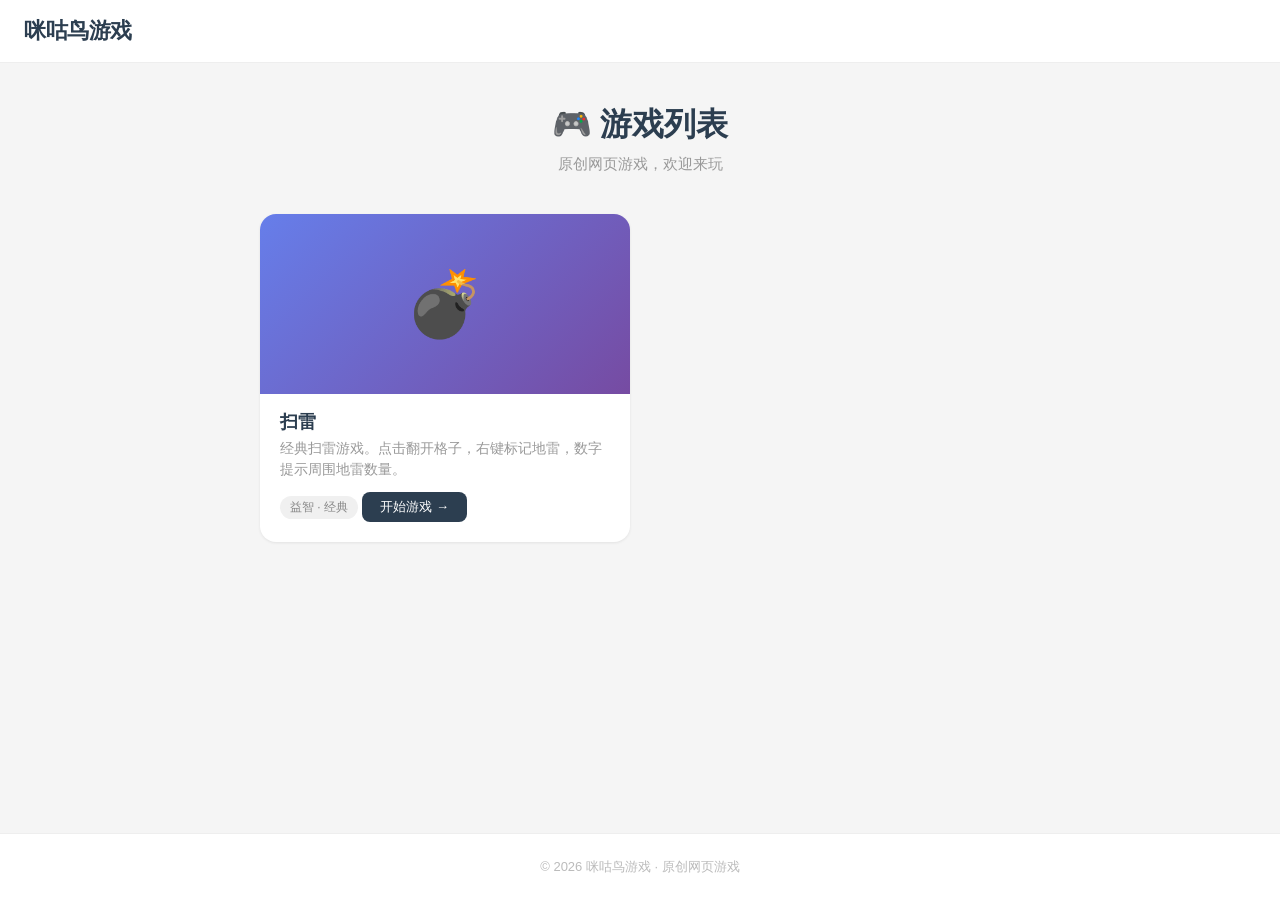
==== index.html @ 0b79401a "init: 咪咕鸟游戏网站 + 扫雷游戏" ====
<!DOCTYPE html>
<html lang="zh-CN">
<head>
  <meta charset="UTF-8">
  <meta name="viewport" content="width=device-width, initial-scale=1.0">
  <title>咪咕鸟游戏 - 原创网页游戏</title>
  <link rel="stylesheet" href="/css/style.css">
</head>
<body>
  <nav class="nav">
    <a href="/" class="nav-brand">咪咕鸟游戏</a>
  </nav>

  <main>
    <div class="page-header">
      <h1>🎮 游戏列表</h1>
      <p>原创网页游戏，欢迎来玩</p>
    </div>

    <div class="game-grid">
      <!-- Minesweeper -->
      <a href="/games/minesweeper/" class="game-card">
        <div class="game-card-thumb minesweeper">
          💣
        </div>
        <div class="game-card-body">
          <div class="game-card-title">扫雷</div>
          <div class="game-card-desc">经典扫雷游戏。点击翻开格子，右键标记地雷，数字提示周围地雷数量。</div>
          <div class="game-card-tag">益智 · 经典</div>
          <div class="game-card-play">开始游戏 →</div>
        </div>
      </a>
    </div>
  </main>

  <footer class="footer">
    <p>© 2026 咪咕鸟游戏 · 原创网页游戏</p>
  </footer>
</body>
</html>
---- css/style.css ----
/* ===== mibird games - Global Styles ===== */
/* Minimalist card-style design */

* {
  margin: 0;
  padding: 0;
  box-sizing: border-box;
}

body {
  font-family: -apple-system, BlinkMacSystemFont, 'Segoe UI', 'PingFang SC', 'Microsoft YaHei', sans-serif;
  background: #f5f5f5;
  color: #555;
  min-height: 100vh;
  display: flex;
  flex-direction: column;
}

/* Navigation */
.nav {
  background: white;
  border-bottom: 1px solid #eee;
  padding: 16px 24px;
  display: flex;
  align-items: center;
  position: sticky;
  top: 0;
  z-index: 100;
  backdrop-filter: blur(8px);
}

.nav-brand {
  font-size: 22px;
  font-weight: 700;
  color: #2c3e50;
  text-decoration: none;
  letter-spacing: -0.5px;
}

.nav-brand:hover {
  color: #c0392b;
}

/* Main content */
main {
  flex: 1;
  max-width: 800px;
  width: 100%;
  margin: 0 auto;
  padding: 40px 20px;
}

/* Page header */
.page-header {
  text-align: center;
  margin-bottom: 40px;
}

.page-header h1 {
  font-size: 32px;
  font-weight: 700;
  color: #2c3e50;
  margin-bottom: 8px;
}

.page-header p {
  color: #999;
  font-size: 15px;
}

/* Game card grid */
.game-grid {
  display: grid;
  grid-template-columns: repeat(auto-fill, minmax(280px, 1fr));
  gap: 20px;
}

/* Game card */
.game-card {
  background: white;
  border-radius: 16px;
  overflow: hidden;
  box-shadow: 0 1px 3px rgba(0,0,0,0.08);
  transition: all 0.25s ease;
  text-decoration: none;
  color: inherit;
  display: flex;
  flex-direction: column;
}

.game-card:hover {
  transform: translateY(-4px);
  box-shadow: 0 8px 24px rgba(0,0,0,0.12);
}

.game-card-thumb {
  width: 100%;
  height: 180px;
  background: #f0f0f0;
  display: flex;
  align-items: center;
  justify-content: center;
  font-size: 64px;
  position: relative;
  overflow: hidden;
}

.game-card-thumb.minesweeper {
  background: linear-gradient(135deg, #667eea 0%, #764ba2 100%);
}

.game-card-body {
  padding: 16px 20px 20px;
}

.game-card-title {
  font-size: 18px;
  font-weight: 600;
  color: #2c3e50;
  margin-bottom: 4px;
}

.game-card-desc {
  font-size: 14px;
  color: #999;
  line-height: 1.5;
}

.game-card-tag {
  display: inline-block;
  margin-top: 10px;
  padding: 3px 10px;
  border-radius: 20px;
  background: #f0f0f0;
  font-size: 12px;
  color: #888;
}

.game-card:hover .game-card-tag {
  background: #fdf6f0;
  color: #c0392b;
}

/* Play button on card */
.game-card-play {
  display: inline-block;
  margin-top: 12px;
  padding: 6px 18px;
  border-radius: 8px;
  background: #2c3e50;
  color: white;
  font-size: 13px;
  font-weight: 500;
  transition: background 0.2s;
}

.game-card:hover .game-card-play {
  background: #c0392b;
}

/* Empty state */
.empty-state {
  text-align: center;
  padding: 60px 20px;
  color: #ccc;
}

.empty-state .icon {
  font-size: 48px;
  margin-bottom: 16px;
}

.empty-state p {
  font-size: 16px;
}

/* Footer */
.footer {
  text-align: center;
  padding: 24px;
  color: #bbb;
  font-size: 13px;
  border-top: 1px solid #eee;
  background: white;
}

/* Responsive */
@media (max-width: 600px) {
  main { padding: 24px 16px; }
  .page-header h1 { font-size: 26px; }
  .game-grid { grid-template-columns: 1fr; }
}

/* Utility */
.text-muted { color: #999; }
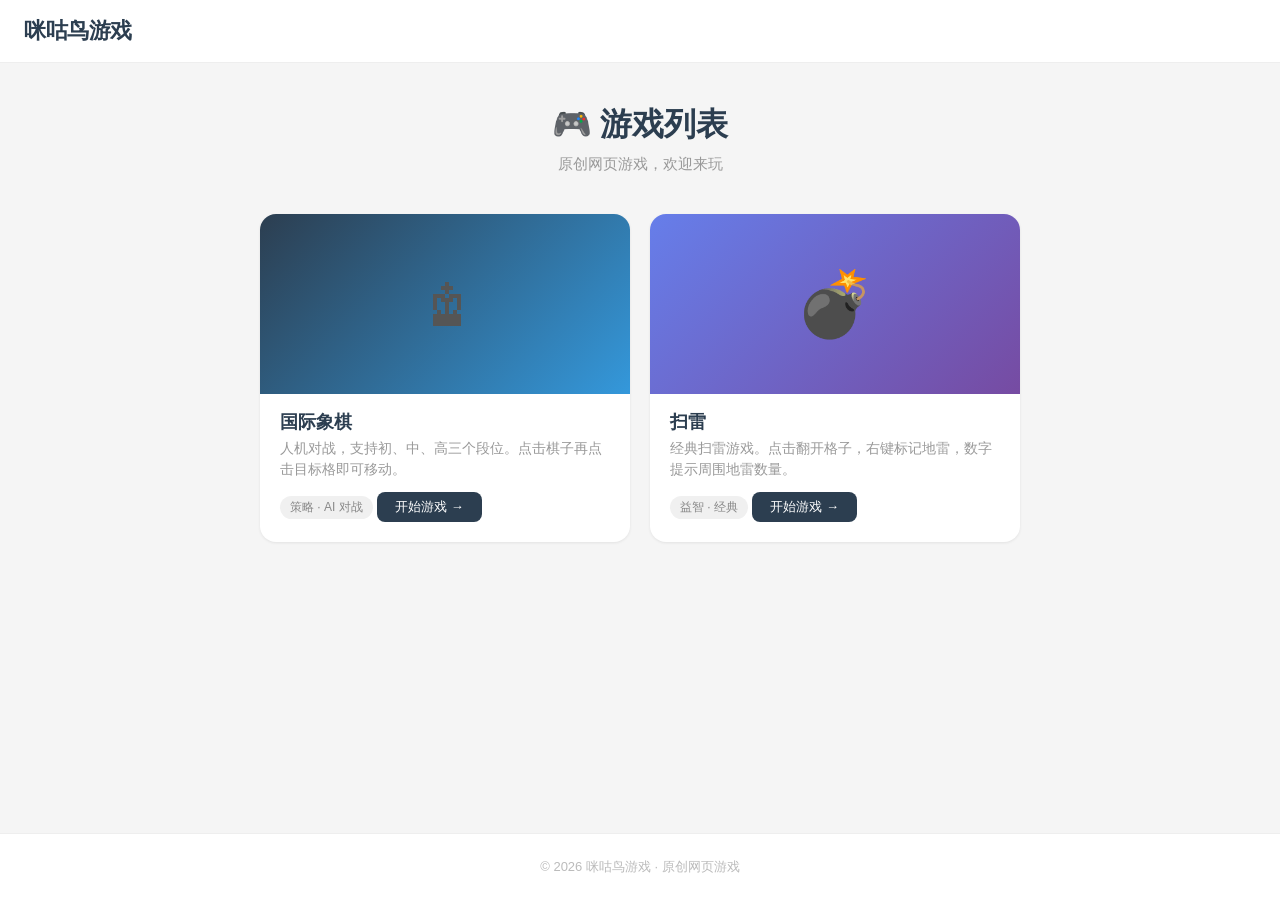
==== commit 3d08fe33: "feat: 新增国际象棋人机对战(初/中/高三级段位)" ====
--- a/index.html
+++ b/index.html
@@ -18,6 +18,19 @@
     </div>
 
     <div class="game-grid">
+      <!-- Chess -->
+      <a href="/games/chess/" class="game-card">
+        <div class="game-card-thumb" style="background: linear-gradient(135deg, #2c3e50 0%, #3498db 100%);">
+          ♚
+        </div>
+        <div class="game-card-body">
+          <div class="game-card-title">国际象棋</div>
+          <div class="game-card-desc">人机对战，支持初、中、高三个段位。点击棋子再点击目标格即可移动。</div>
+          <div class="game-card-tag">策略 · AI 对战</div>
+          <div class="game-card-play">开始游戏 →</div>
+        </div>
+      </a>
+
       <!-- Minesweeper -->
       <a href="/games/minesweeper/" class="game-card">
         <div class="game-card-thumb minesweeper">
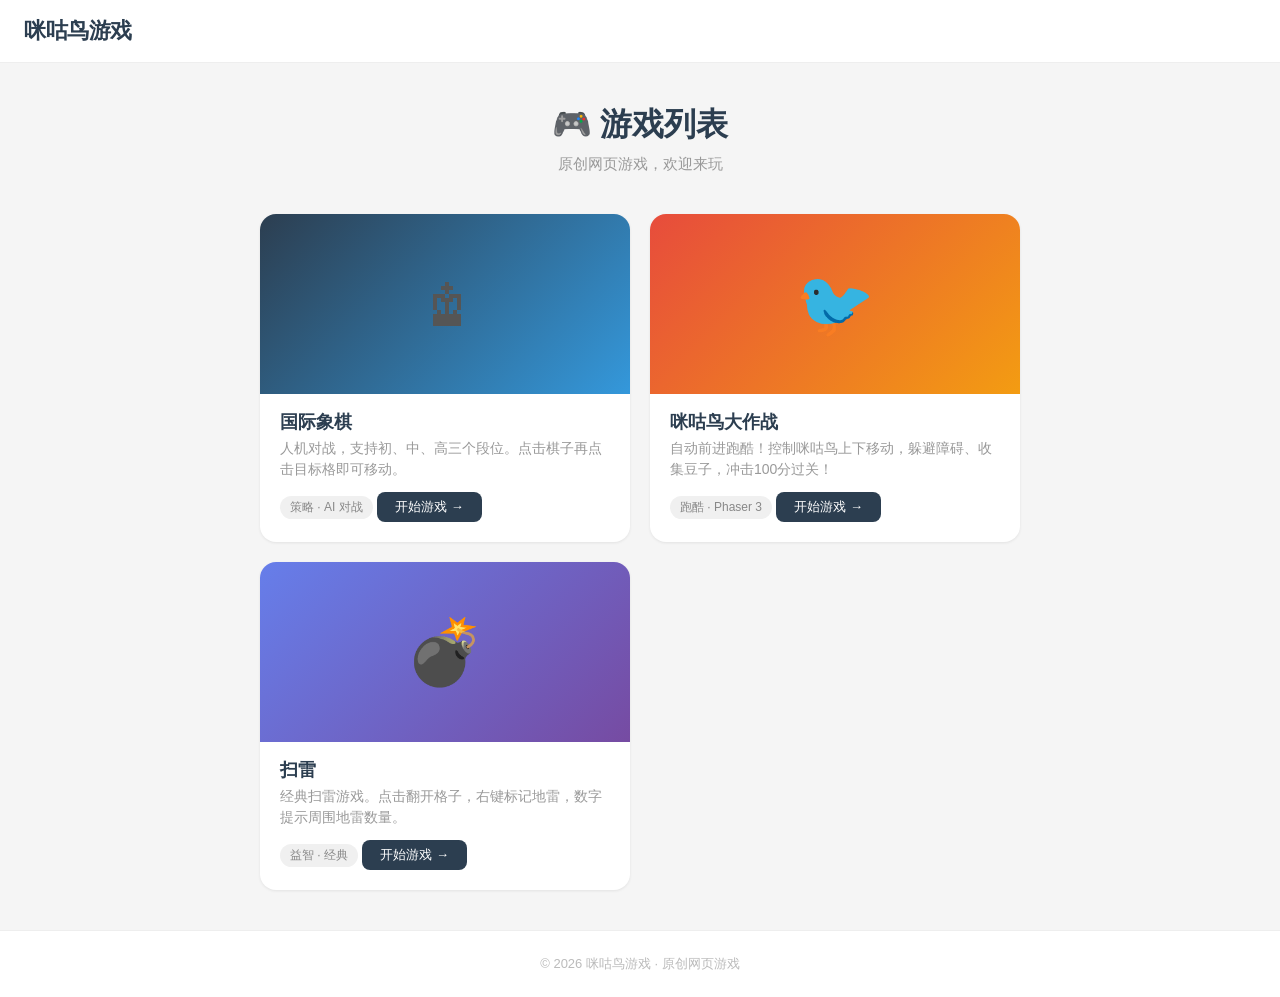
==== commit 11181b43: "deploy: 咪咕鸟大作战 — Phaser 3 跑酷游戏上线" ====
--- a/index.html
+++ b/index.html
@@ -31,6 +31,19 @@
         </div>
       </a>
 
+      <!-- Migubird Battle -->
+      <a href="/games/migubird-game/" class="game-card">
+        <div class="game-card-thumb" style="background: linear-gradient(135deg, #e74c3c 0%, #f39c12 100%);">
+          🐦
+        </div>
+        <div class="game-card-body">
+          <div class="game-card-title">咪咕鸟大作战</div>
+          <div class="game-card-desc">自动前进跑酷！控制咪咕鸟上下移动，躲避障碍、收集豆子，冲击100分过关！</div>
+          <div class="game-card-tag">跑酷 · Phaser 3</div>
+          <div class="game-card-play">开始游戏 →</div>
+        </div>
+      </a>
+
       <!-- Minesweeper -->
       <a href="/games/minesweeper/" class="game-card">
         <div class="game-card-thumb minesweeper">
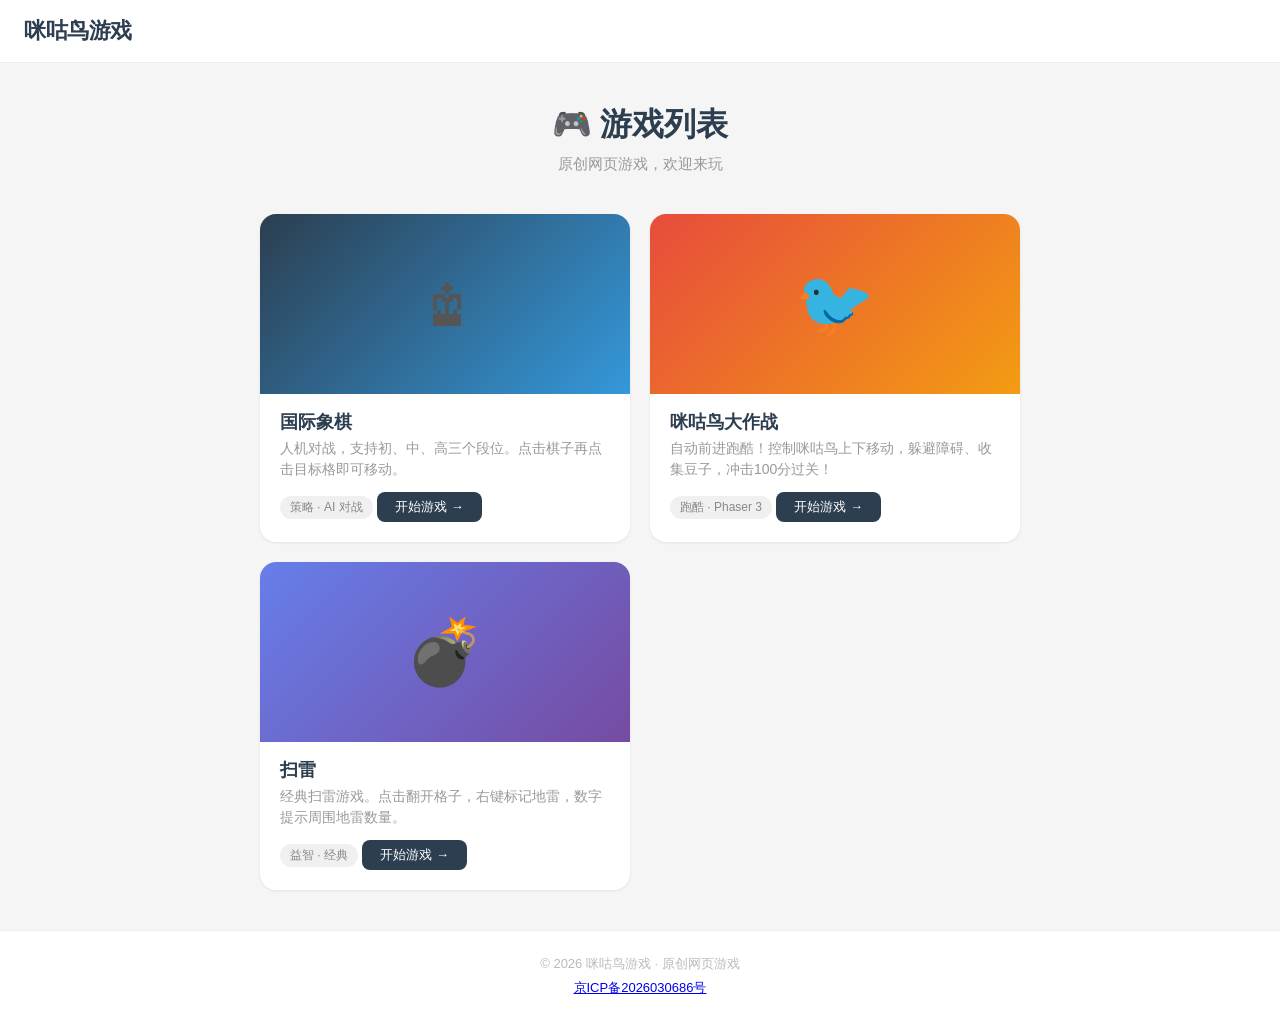
==== commit c96e3784: "add ICP filing number (京ICP备2026030686号) to all pages" ====
--- a/index.html
+++ b/index.html
@@ -61,6 +61,7 @@
 
   <footer class="footer">
     <p>© 2026 咪咕鸟游戏 · 原创网页游戏</p>
+    <p style="margin-top:6px;"><a href="https://beian.miit.gov.cn/" target="_blank" rel="noopener noreferrer">京ICP备2026030686号</a></p>
   </footer>
 </body>
 </html>
